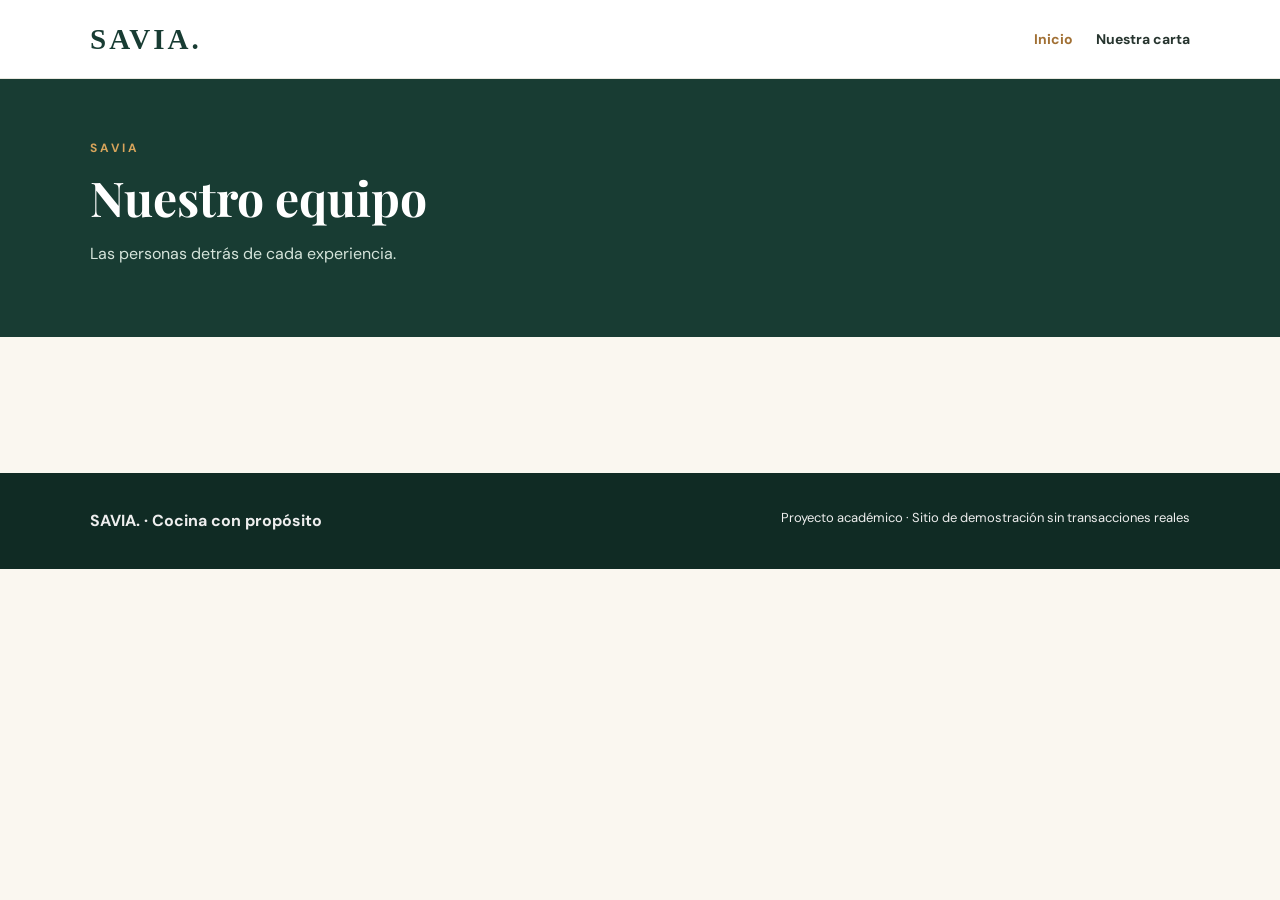
==== pages/equipo.html @ 29288bd4 "first commit" ====
<!doctype html>
<html lang="es">
  <head>
    <meta charset="utf-8" />
    <meta content="width=device-width, initial-scale=1.0" name="viewport" />
    <title>SAVIA | Nuestro equipo</title>
    <link href="../css/styles.css" rel="stylesheet" />
  </head>
  <body>
    <header class="site-header">
      <div class="container nav-inner">
        <a class="logo" href="index.html"> SAVIA. </a>
        <nav aria-label="Navegaci&oacute;n principal" class="nav-links">
          <a aria-current="page" href="../index.html"> Inicio </a>
          <a class="nav-contact" href="/pages/menu.html"> Nuestra carta </a>
        </nav>
      </div>
    </header>

    <section class="page-hero">
      <div class="container">
        <span class="eyebrow"> SAVIA </span>
        <h1>Nuestro equipo</h1>
        <p>Las personas detr&aacute;s de cada experiencia.</p>
      </div>
    </section>
    <main class="section container">
      <!-- Espacio de trabajo: esta página está pendiente de implementación. -->
    </main>
    <footer class="site-footer">
      <div class="container footer-inner">
        <strong> SAVIA. &middot; Cocina con prop&oacute;sito </strong>
        <p>
          Proyecto acad&eacute;mico &middot; Sitio de demostraci&oacute;n sin
          transacciones reales
        </p>
      </div>
    </footer>
  </body>
</html>
---- css/styles.css ----
@import url("https://fonts.googleapis.com/css2?family=DM+Sans:wght@400;500;600;700&family=Playfair+Display:wght@600;700&display=swap");
:root {
  --forest: #183c33;
  --cream: #faf7f0;
  --gold: #d7a45b;
  --ink: #27352f;
  --mute: #5f6963;
}
* {
  box-sizing: border-box;
}
body {
  margin: 0;
  background: var(--cream);
  color: var(--ink);
  font-family: "DM Sans", Arial, sans-serif;
  line-height: 1.6;
}
h1,
h2,
h3 {
  font-family: "Playfair Display", Georgia, serif;
  line-height: 1.15;
}
a {
  color: inherit;
  text-decoration: none;
}
img {
  display: block;
  max-width: 100%;
}
.container {
  width: min(1100px, calc(100% - 40px));
  margin-inline: auto;
}
.site-header {
  background: #fff;
  border-bottom: 1px solid #e8e7df;
}
.nav-inner {
  display: flex;
  align-items: center;
  justify-content: space-between;
  gap: 24px;
  min-height: 78px;
}
.logo {
  font-family: Georgia, serif;
  font-size: 29px;
  font-weight: bold;
  letter-spacing: 3px;
  color: var(--forest);
}
.nav-links {
  display: flex;
  align-items: center;
  gap: 23px;
  flex-wrap: wrap;
}
.nav-links a {
  font-size: 14px;
  font-weight: 700;
}
.nav-links a:hover,
.nav-links a[aria-current="page"] {
  color: #a17034;
}
.hero {
  background: var(--forest);
  color: white;
}
.hero-grid {
  display: grid;
  grid-template-columns: 1.1fr 0.9fr;
  gap: 40px;
  align-items: center;
  min-height: 440px;
  padding-block: 55px;
}
.hero h1 {
  font-size: clamp(36px, 5vw, 65px);
  margin: 10px 0 20px;
}
.hero p {
  max-width: 540px;
  color: #dce6df;
}
.hero img {
  width: 100%;
  border-radius: 18px;
  box-shadow: 0 18px 45px #071f183d;
}
.eyebrow {
  text-transform: uppercase;
  letter-spacing: 3px;
  font-size: 12px;
  font-weight: 700;
  color: var(--gold);
}
.btn {
  display: inline-block;
  background: var(--gold);
  color: #21372d;
  padding: 12px 25px;
  border-radius: 4px;
  font-weight: 700;
  margin-top: 10px;
}
.btn:hover {
  filter: brightness(0.93);
}
.section {
  padding-block: 68px;
}
.section h2 {
  font-size: 36px;
  margin: 0 0 15px;
}
.muted {
  color: var(--mute);
}
.feature-layout {
  display: flex;
  flex-direction: column;
  gap: 24px;
  margin-top: 30px;
}
.tile {
  background: white;
  border-radius: 14px;
  overflow: hidden;
  box-shadow: 0 5px 25px #173b2d13;
  flex: 1;
}
.tile img {
  height: 190px;
  width: 100%;
  object-fit: cover;
}
.tile-copy {
  padding: 23px;
}
.tile h3 {
  font-size: 24px;
  margin: 0 0 10px;
}
.tile p {
  margin: 0;
}
.statement {
  background: #ecf1e9;
  padding: 26px;
  border-left: 5px solid var(--gold);
  border-radius: 5px;
  margin-top: 38px;
}
.statement p {
  margin: 0;
}
.statement-title {
  font-size: 19px;
  font-weight: 700;
  color: var(--forest);
}
.section-heading {
  max-width: 690px;
}
.site-footer {
  background: #102b24;
  color: #eee;
  padding: 35px 0;
}
.footer-inner {
  display: flex;
  justify-content: space-between;
  gap: 20px;
  flex-wrap: wrap;
}
.footer-inner p {
  margin: 0;
  font-size: 13px;
}
.page-hero {
  background: var(--forest);
  color: white;
  padding: 55px 0;
}
.page-hero h1 {
  font-size: 48px;
  margin: 10px 0;
}
.page-hero p {
  max-width: 650px;
  color: #d5e4db;
}
.page-grid {
  display: grid;
  grid-template-columns: repeat(3, minmax(0, 1fr));
  gap: 24px;
  margin-top: 28px;
}
.page-grid .tile img {
  height: 185px;
}
.cta {
  padding: 22px;
  margin-top: 30px;
  background: #edf1ea;
  border-radius: 10px;
  font-weight: 600;
}
@media (max-width: 760px) {
  .nav-inner {
    align-items: flex-start;
    flex-direction: column;
    padding-block: 18px;
  }
  .nav-links {
    gap: 12px;
  }
  .hero-grid {
    grid-template-columns: 1fr;
  }
  .feature-layout {
    display: flex;
    flex-direction: column;
  }
  .page-grid {
    display: grid;
    grid-template-columns: 1fr;
  }
  .hero h1 {
    font-size: 39px;
  }
  .page-hero h1 {
    font-size: 37px;
  }
}
.card-highlight {
  border: 2px solid #d7a45b;
}

#hero-action {
  background: #bd4d58;
}
@media (max-width: 760px) {
  .nav-inner {
    flex-direction: row;
  }
  .nav-links {
    flex-wrap: nowrap;
  }
}
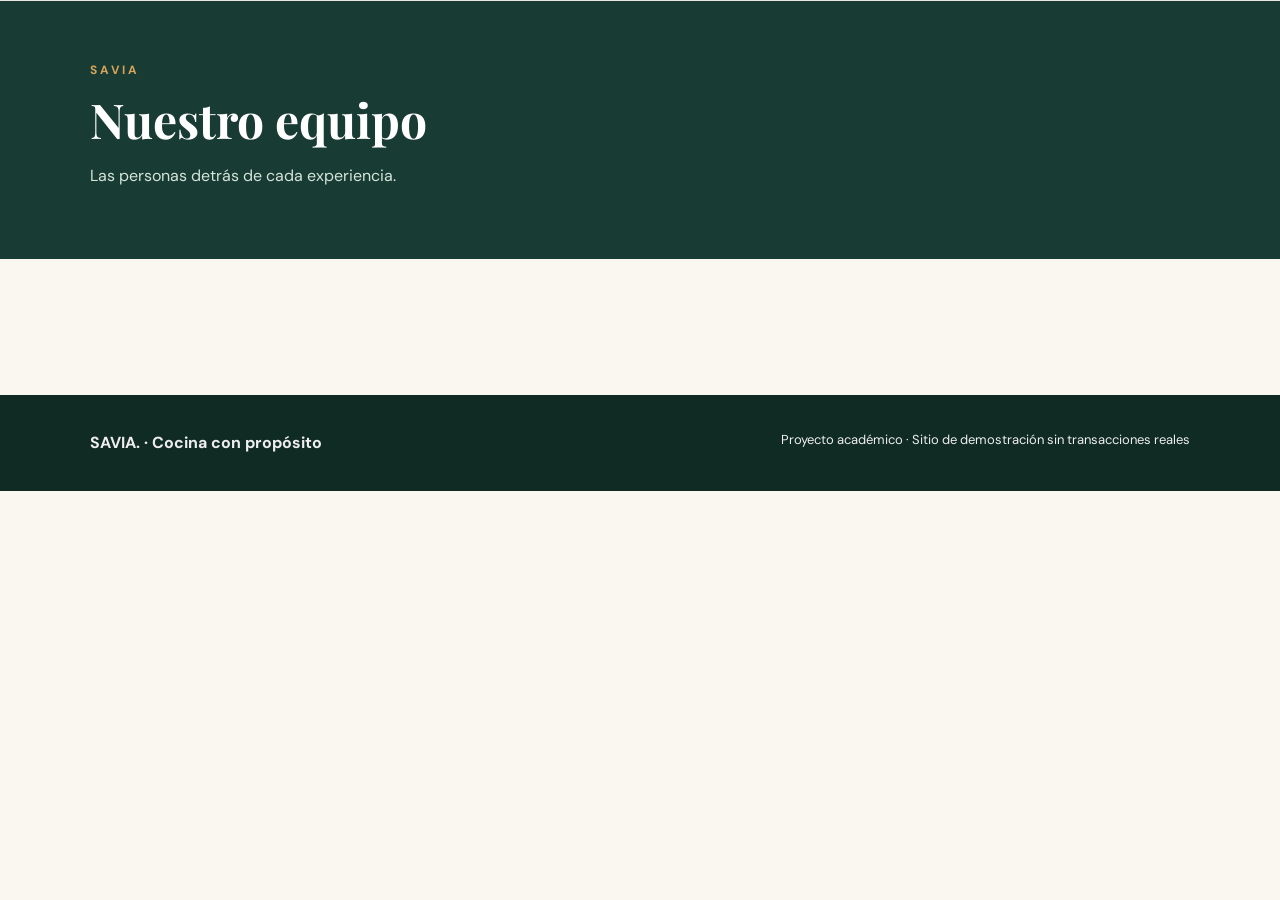
==== commit ebf900a1: "first commit" ====
--- a/pages/equipo.html
+++ b/pages/equipo.html
@@ -8,13 +8,7 @@
   </head>
   <body>
     <header class="site-header">
-      <div class="container nav-inner">
-        <a class="logo" href="index.html"> SAVIA. </a>
-        <nav aria-label="Navegaci&oacute;n principal" class="nav-links">
-          <a aria-current="page" href="../index.html"> Inicio </a>
-          <a class="nav-contact" href="/pages/menu.html"> Nuestra carta </a>
-        </nav>
-      </div>
+      <!-- Espacio de trabajo: está pendiente de implementación. -->
     </header>
 
     <section class="page-hero">
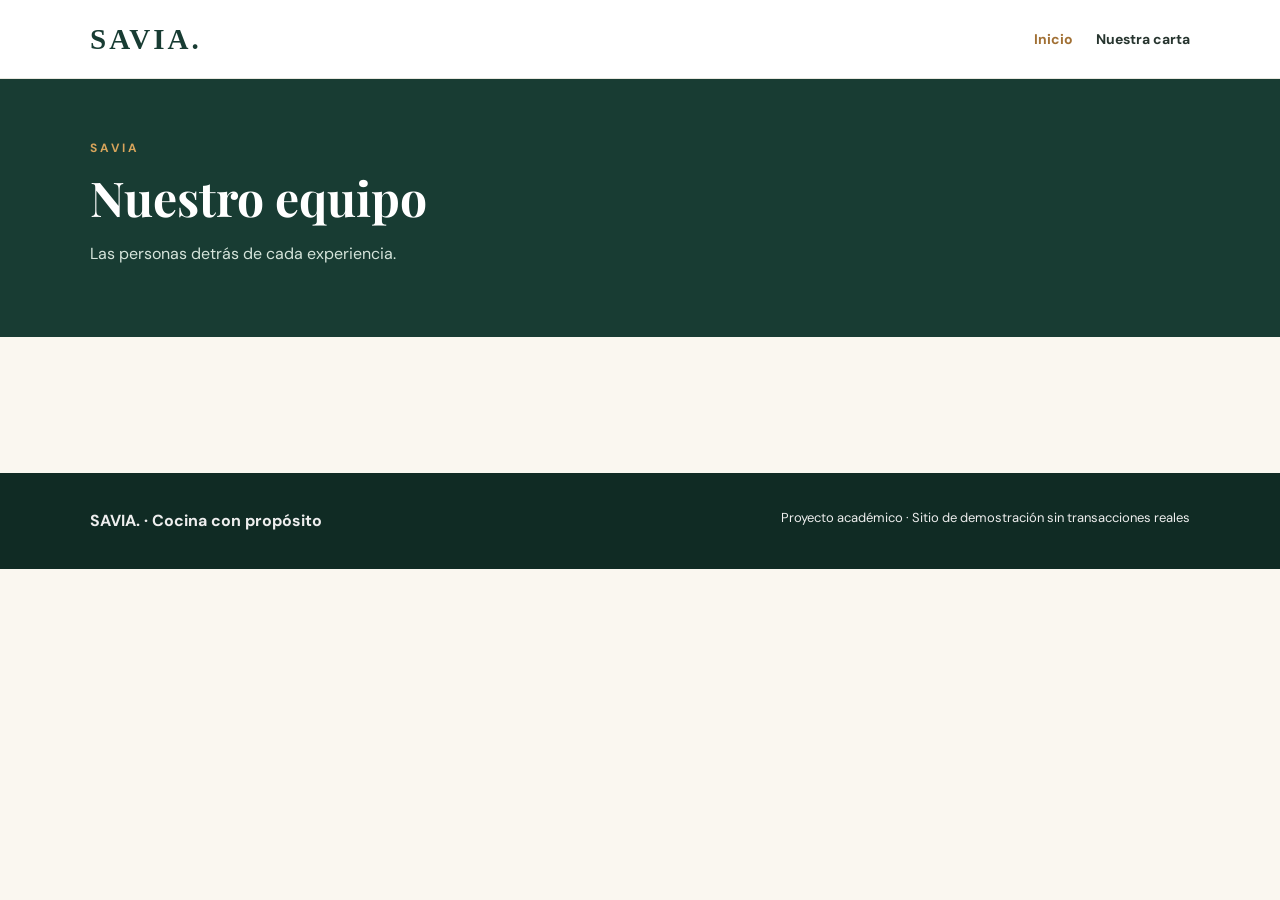
==== commit 934583c2: "fix: solucion incidentes B Y C" ====
--- a/pages/equipo.html
+++ b/pages/equipo.html
@@ -7,10 +7,15 @@
     <link href="../css/styles.css" rel="stylesheet" />
   </head>
   <body>
-    <header class="site-header">
-      <!-- Espacio de trabajo: está pendiente de implementación. -->
+   <header class="site-header">
+      <div class="container nav-inner">
+        <a class="logo" href="index.html"> SAVIA. </a>
+        <nav aria-label="Navegaci&oacute;n principal" class="nav-links">
+          <a aria-current="page" href="../index.html"> Inicio </a>
+          <a class="nav-contact" href="pages/menu.html"> Nuestra carta </a>
+        </nav>
+      </div>
     </header>
-
     <section class="page-hero">
       <div class="container">
         <span class="eyebrow"> SAVIA </span>
--- a/css/styles.css
+++ b/css/styles.css
@@ -42,6 +42,7 @@
   display: flex;
   align-items: center;
   justify-content: space-between;
+  flex-wrap: wrap;
   gap: 24px;
   min-height: 78px;
 }
@@ -122,7 +123,6 @@
 }
 .feature-layout {
   display: flex;
-  flex-direction: column;
   gap: 24px;
   margin-top: 30px;
 }
@@ -212,7 +212,6 @@
 }
 @media (max-width: 760px) {
   .nav-inner {
-    align-items: flex-start;
     flex-direction: column;
     padding-block: 18px;
   }
@@ -242,7 +241,7 @@
 }
 
 #hero-action {
-  background: #bd4d58;
+  background: var(--gold);
 }
 @media (max-width: 760px) {
   .nav-inner {
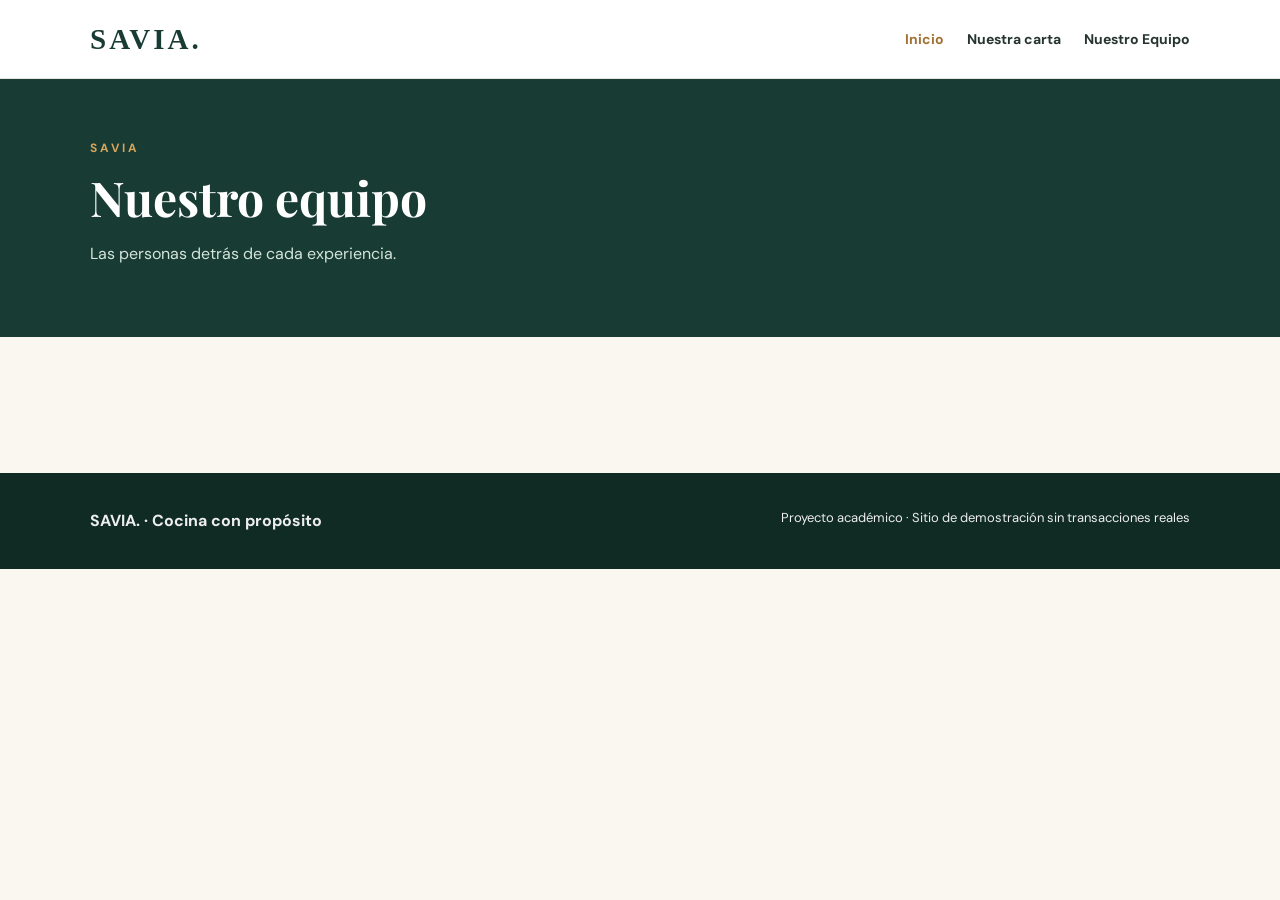
==== commit 9276dca2: "feat: Se actualiza el navbar de paginas" ====
--- a/pages/equipo.html
+++ b/pages/equipo.html
@@ -13,6 +13,7 @@
         <nav aria-label="Navegaci&oacute;n principal" class="nav-links">
           <a aria-current="page" href="../index.html"> Inicio </a>
           <a class="nav-contact" href="pages/menu.html"> Nuestra carta </a>
+          <a href="./equipo.html">Nuestro Equipo</a>
         </nav>
       </div>
     </header>
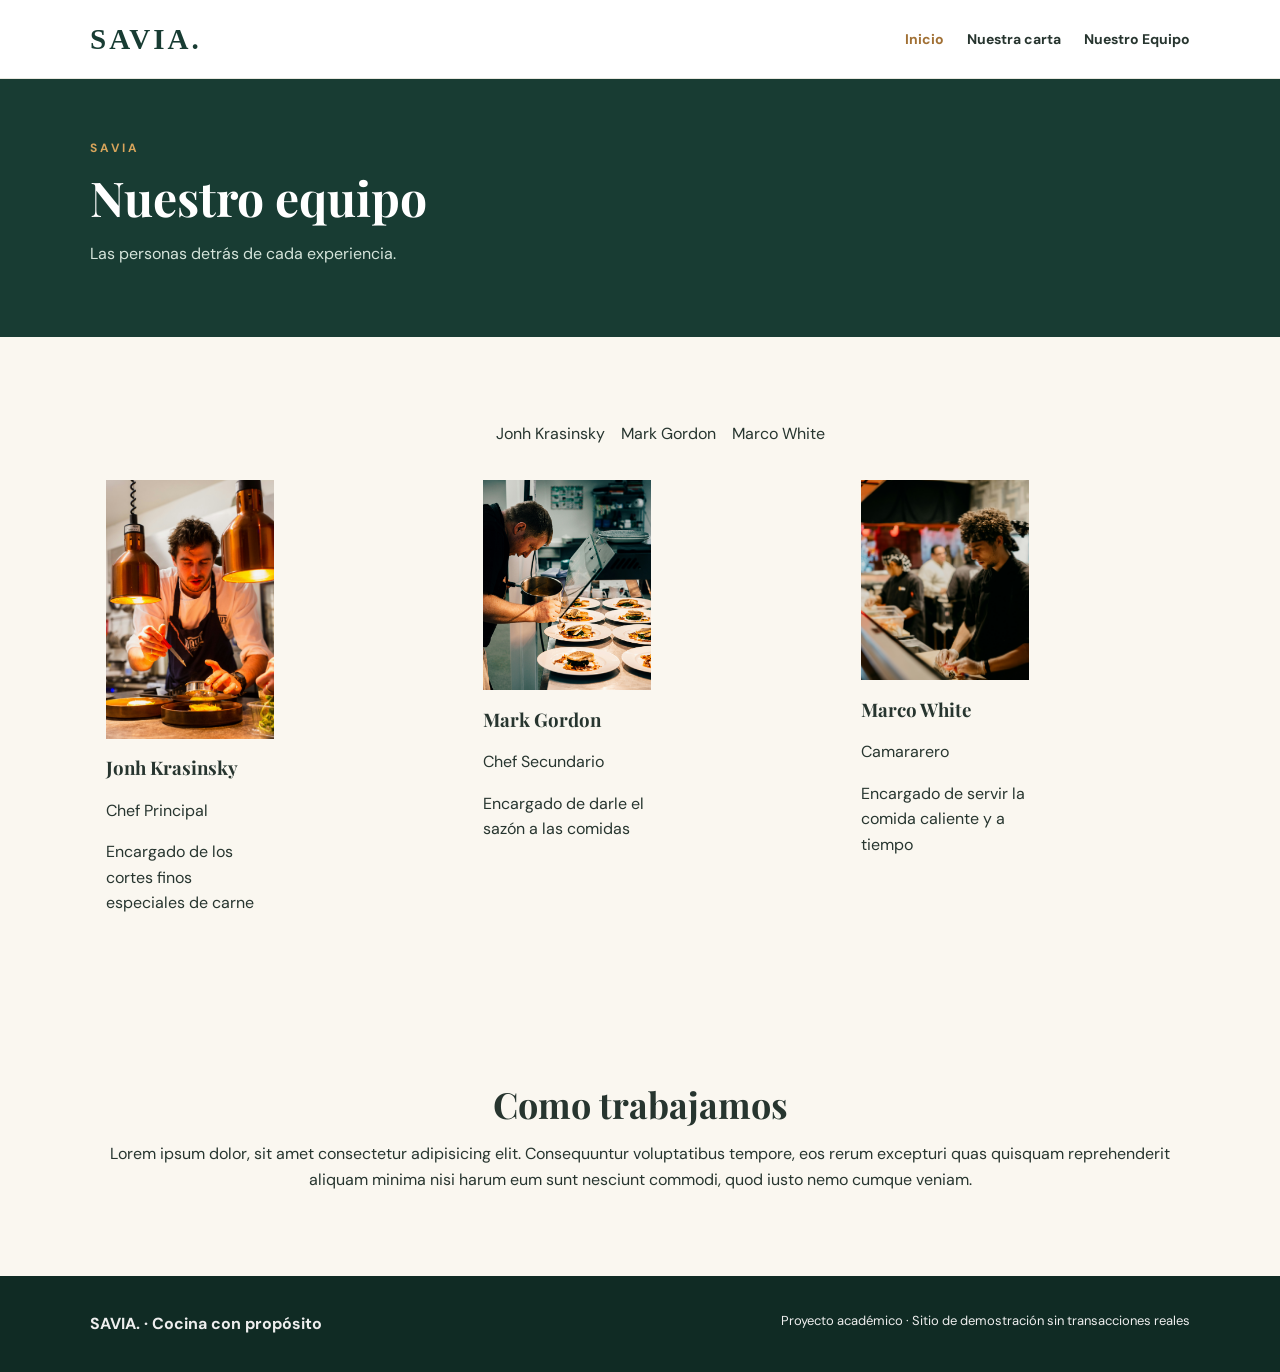
==== commit 6fb7c50c: "feat: pagina equipo" ====
--- a/pages/equipo.html
+++ b/pages/equipo.html
@@ -4,7 +4,7 @@
     <meta charset="utf-8" />
     <meta content="width=device-width, initial-scale=1.0" name="viewport" />
     <title>SAVIA | Nuestro equipo</title>
-    <link href="../css/styles.css" rel="stylesheet" />
+    <link href="../css/equipo.css" rel="stylesheet" />
   </head>
   <body>
    <header class="site-header">
@@ -12,7 +12,7 @@
         <a class="logo" href="index.html"> SAVIA. </a>
         <nav aria-label="Navegaci&oacute;n principal" class="nav-links">
           <a aria-current="page" href="../index.html"> Inicio </a>
-          <a class="nav-contact" href="pages/menu.html"> Nuestra carta </a>
+          <a class="nav-contact" href="./menu.html"> Nuestra carta </a>
           <a href="./equipo.html">Nuestro Equipo</a>
         </nav>
       </div>
@@ -25,8 +25,54 @@
       </div>
     </section>
     <main class="section container">
-      <!-- Espacio de trabajo: esta página está pendiente de implementación. -->
+
+     <nav class="nav-equipo">
+        <ul class="lista-equipo">
+          <li><a href="#Jonh Krasinsky">Jonh Krasinsky</a></li>
+          <li><a href="#Mark Gordon">Mark Gordon</a></li>
+          <li><a href="#Marco White">Marco White</a></li>
+        </ul>
+     </nav>
+
+      <section class="grid-equipo">
+
+        <article class="card" id="Jonh Krasinsky">
+        <img class="equipo-img"  src="/images/chef1.jpg" alt="Chef principal de nuestro equipo">
+        <div class="card-body">
+          <h3>Jonh Krasinsky</h3>
+          <span>Chef Principal</span>
+          <p>Encargado de los cortes finos especiales de carne</p>
+        </div>
+      </article>
+
+
+      <article class="card" id="Mark Gordon">
+        <img class="equipo-img" src="/images/chef2.jpg" alt="Chef secundario de nuestro equipo">
+        <div class="card-body">
+          <h3>Mark Gordon</h3>
+          <span>Chef Secundario</span>
+          <p>Encargado de darle el sazón a las comidas</p>
+        </div>
+      </article>
+
+
+      <article class="card" id="Marco White">
+        <img class="card-img"  src="/images/camarero.jpg" alt="Camararero de nuestro equipo">
+        <div class="card-body">
+          <h3>Marco White</h3>
+          <span>Camararero</span>
+          <p>Encargado de servir la comida caliente y a tiempo</p>
+        </div>
+      </article>
+
+      </section>
+      
     </main>
+
+
+      <section class="section container about">
+        <h2>Como trabajamos</h2>
+        <p>Lorem ipsum dolor, sit amet consectetur adipisicing elit. Consequuntur voluptatibus tempore, eos rerum excepturi quas quisquam reprehenderit aliquam minima nisi harum eum sunt nesciunt commodi, quod iusto nemo cumque veniam.</p></section>
     <footer class="site-footer">
       <div class="container footer-inner">
         <strong> SAVIA. &middot; Cocina con prop&oacute;sito </strong>
--- a/css/equipo.css
+++ b/css/equipo.css
@@ -0,0 +1,325 @@
+@import url("https://fonts.googleapis.com/css2?family=DM+Sans:wght@400;500;600;700&family=Playfair+Display:wght@600;700&display=swap");
+:root {
+  --forest: #183c33;
+  --cream: #faf7f0;
+  --gold: #d7a45b;
+  --ink: #27352f;
+  --mute: #5f6963;
+}
+* {
+  box-sizing: border-box;
+}
+body {
+  margin: 0;
+  background: var(--cream);
+  color: var(--ink);
+  font-family: "DM Sans", Arial, sans-serif;
+  line-height: 1.6;
+}
+h1,
+h2,
+h3 {
+  font-family: "Playfair Display", Georgia, serif;
+  line-height: 1.15;
+}
+a {
+  color: inherit;
+  text-decoration: none;
+}
+img {
+  display: block;
+  max-width: 100%;
+}
+.container {
+  width: min(1100px, calc(100% - 40px));
+  margin-inline: auto;
+}
+.site-header {
+  background: #fff;
+  border-bottom: 1px solid #e8e7df;
+}
+.nav-inner {
+  display: flex;
+  align-items: center;
+  justify-content: space-between;
+  flex-wrap: wrap;
+  gap: 24px;
+  min-height: 78px;
+}
+.logo {
+  font-family: Georgia, serif;
+  font-size: 29px;
+  font-weight: bold;
+  letter-spacing: 3px;
+  color: var(--forest);
+}
+.nav-links {
+  display: flex;
+  align-items: center;
+  gap: 23px;
+  flex-wrap: wrap;
+}
+.nav-links a {
+  font-size: 14px;
+  font-weight: 700;
+}
+.nav-links a:hover,
+.nav-links a[aria-current="page"] {
+  color: #a17034;
+}
+.hero {
+  background: var(--forest);
+  color: white;
+}
+.hero-grid {
+  display: grid;
+  grid-template-columns: 1.1fr 0.9fr;
+  gap: 40px;
+  align-items: center;
+  min-height: 440px;
+  padding-block: 55px;
+}
+.hero h1 {
+  font-size: clamp(36px, 5vw, 65px);
+  margin: 10px 0 20px;
+}
+.hero p {
+  max-width: 540px;
+  color: #dce6df;
+}
+.hero img {
+  width: 100%;
+  border-radius: 18px;
+  box-shadow: 0 18px 45px #071f183d;
+}
+.eyebrow {
+  text-transform: uppercase;
+  letter-spacing: 3px;
+  font-size: 12px;
+  font-weight: 700;
+  color: var(--gold);
+}
+.btn {
+  display: inline-block;
+  background: var(--gold);
+  color: #21372d;
+  padding: 12px 25px;
+  border-radius: 4px;
+  font-weight: 700;
+  margin-top: 10px;
+}
+.btn:hover {
+  filter: brightness(0.93);
+}
+.section {
+  padding-block: 68px;
+}
+.section h2 {
+  font-size: 36px;
+  margin: 0 0 15px;
+}
+.muted {
+  color: var(--mute);
+}
+.feature-layout {
+  display: flex;
+  gap: 24px;
+  margin-top: 30px;
+}
+.tile {
+  background: white;
+  border-radius: 14px;
+  overflow: hidden;
+  box-shadow: 0 5px 25px #173b2d13;
+  flex: 1;
+}
+.tile img {
+  height: 190px;
+  width: 100%;
+  object-fit: cover;
+}
+.tile-copy {
+  padding: 23px;
+}
+.tile h3 {
+  font-size: 24px;
+  margin: 0 0 10px;
+}
+.tile p {
+  margin: 0;
+}
+.statement {
+  background: #ecf1e9;
+  padding: 26px;
+  border-left: 5px solid var(--gold);
+  border-radius: 5px;
+  margin-top: 38px;
+}
+.statement p {
+  margin: 0;
+}
+.statement-title {
+  font-size: 19px;
+  font-weight: 700;
+  color: var(--forest);
+}
+.section-heading {
+  max-width: 690px;
+}
+.site-footer {
+  background: #102b24;
+  color: #eee;
+  padding: 35px 0;
+}
+.footer-inner {
+  display: flex;
+  justify-content: space-between;
+  gap: 20px;
+  flex-wrap: wrap;
+}
+.footer-inner p {
+  margin: 0;
+  font-size: 13px;
+}
+.page-hero {
+  background: var(--forest);
+  color: white;
+  padding: 55px 0;
+}
+.page-hero h1 {
+  font-size: 48px;
+  margin: 10px 0;
+}
+.page-hero p {
+  max-width: 650px;
+  color: #d5e4db;
+}
+.page-grid {
+  display: grid;
+  grid-template-columns: repeat(3, minmax(0, 1fr));
+  gap: 24px;
+  margin-top: 28px;
+}
+.page-grid .tile img {
+  height: 185px;
+}
+.cta {
+  padding: 22px;
+  margin-top: 30px;
+  background: #edf1ea;
+  border-radius: 10px;
+  font-weight: 600;
+}
+
+
+.lista-equipo{
+    list-style: none;
+    display: flex;
+    justify-content: center;
+    align-items: center;
+    gap: 1rem;
+
+}
+
+.lista-equipo li{
+    border-bottom: 1px solid transparent;
+    transition: border ease-in 0.5s;
+}
+
+.lista-equipo li:hover{
+    border-bottom: var(--forest);
+}
+.grid-equipo{
+    display: grid;
+    grid-template-columns: repeat(auto-fit, minmax(200px, 1fr));
+    gap: 2rem;
+}
+
+.card-img{
+    width: 200px;
+    height: 200px;
+    object-fit: cover;
+    display: block;
+
+}
+
+
+.card{
+    border-radius: 6px;
+    padding: 1rem;
+    border: black;
+    width: 200px;
+
+}
+
+
+.about{
+    text-align: center;
+}
+
+
+
+
+
+
+
+
+
+
+
+
+
+
+
+
+
+
+
+
+
+
+
+
+
+
+@media (max-width: 760px) {
+  .nav-inner {
+    flex-direction: column;
+    padding-block: 18px;
+  }
+  .nav-links {
+    gap: 12px;
+  }
+  .hero-grid {
+    grid-template-columns: 1fr;
+  }
+  .feature-layout {
+    display: flex;
+    flex-direction: column;
+  }
+  .page-grid {
+    display: grid;
+    grid-template-columns: 1fr;
+  }
+  .hero h1 {
+    font-size: 39px;
+  }
+  .page-hero h1 {
+    font-size: 37px;
+  }
+}
+.card-highlight {
+  border: 2px solid #d7a45b;
+}
+
+#hero-action {
+  background: var(--gold);
+}
+@media (max-width: 760px) {
+  .nav-inner {
+    flex-direction: row;
+  }
+  .nav-links {
+    flex-wrap: nowrap;
+  }
+}
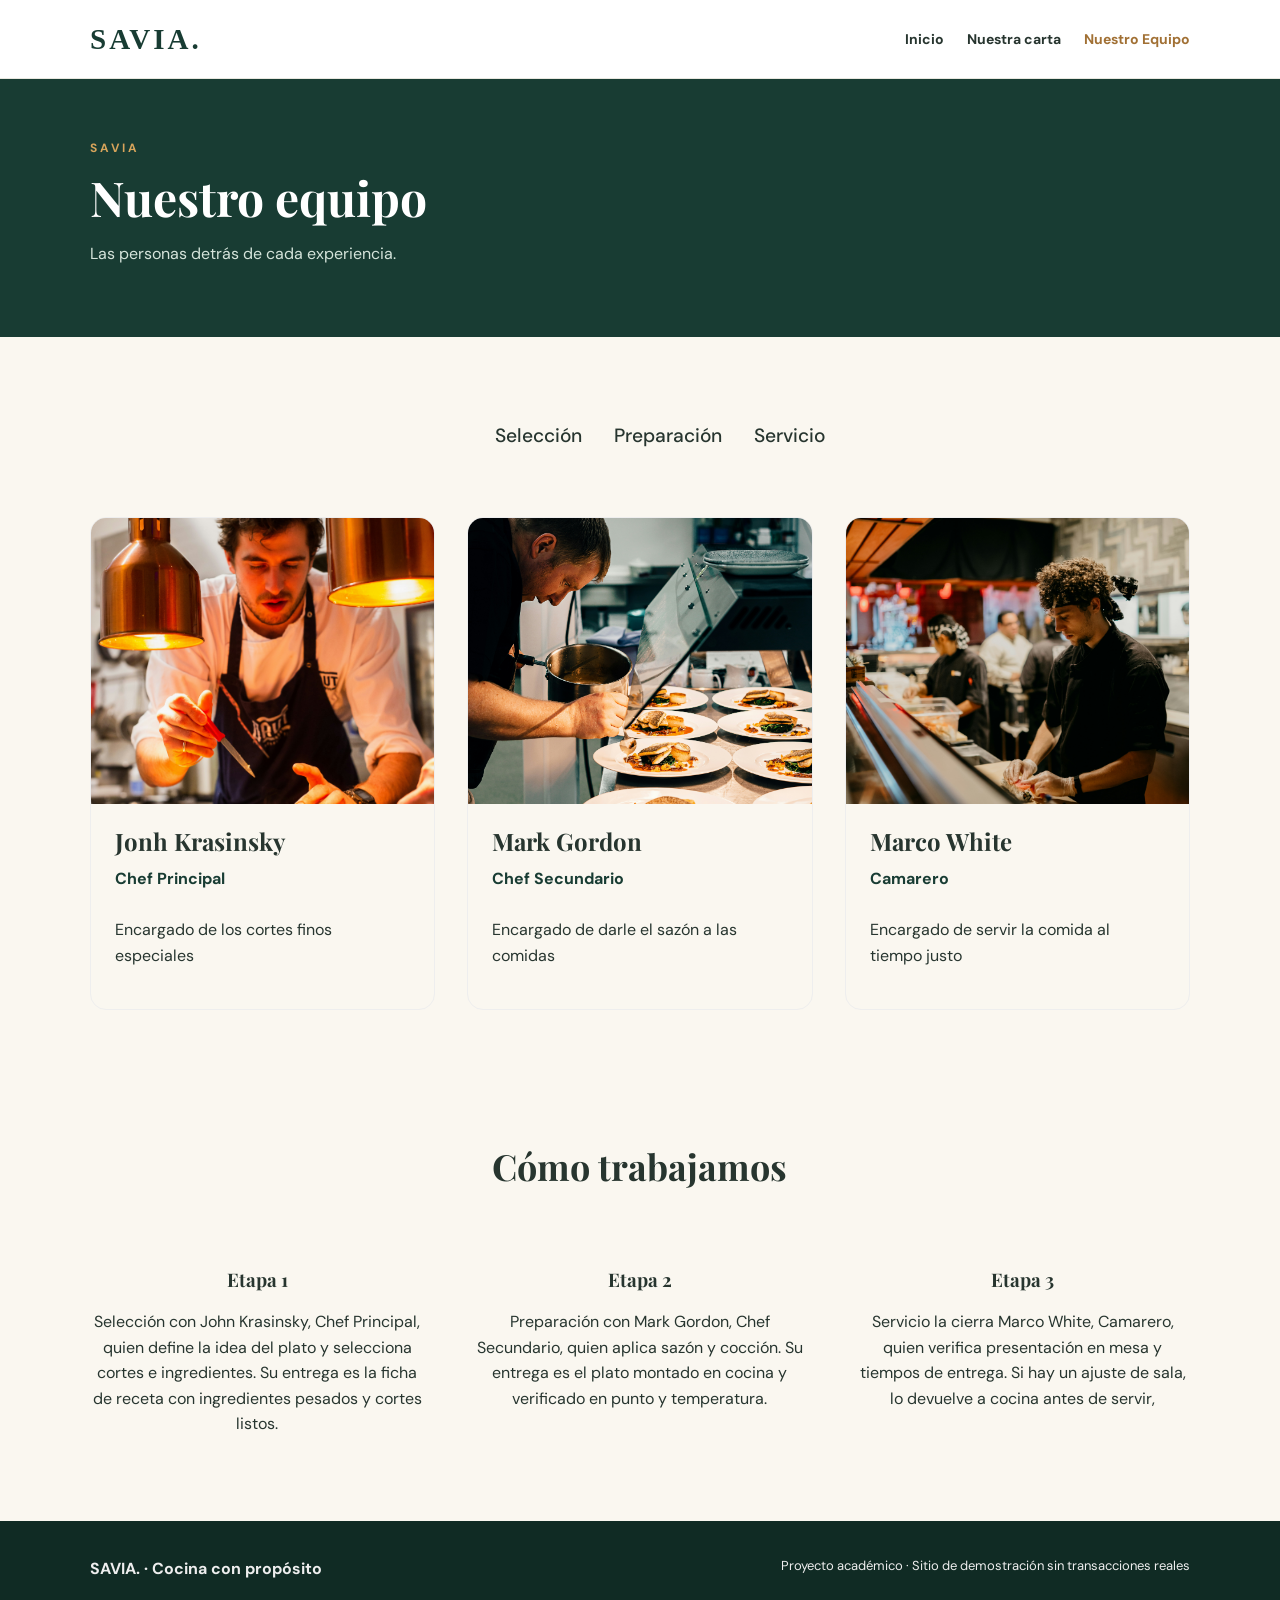
==== commit b1d94e82: "feat: Página-Equipo-html-css" ====
--- a/pages/equipo.html
+++ b/pages/equipo.html
@@ -1,86 +1,114 @@
 <!doctype html>
 <html lang="es">
-  <head>
-    <meta charset="utf-8" />
-    <meta content="width=device-width, initial-scale=1.0" name="viewport" />
-    <title>SAVIA | Nuestro equipo</title>
-    <link href="../css/equipo.css" rel="stylesheet" />
-  </head>
-  <body>
-   <header class="site-header">
-      <div class="container nav-inner">
-        <a class="logo" href="index.html"> SAVIA. </a>
-        <nav aria-label="Navegaci&oacute;n principal" class="nav-links">
-          <a aria-current="page" href="../index.html"> Inicio </a>
-          <a class="nav-contact" href="./menu.html"> Nuestra carta </a>
-          <a href="./equipo.html">Nuestro Equipo</a>
-        </nav>
-      </div>
-    </header>
-    <section class="page-hero">
-      <div class="container">
-        <span class="eyebrow"> SAVIA </span>
-        <h1>Nuestro equipo</h1>
-        <p>Las personas detr&aacute;s de cada experiencia.</p>
-      </div>
-    </section>
-    <main class="section container">
 
-     <nav class="nav-equipo">
-        <ul class="lista-equipo">
-          <li><a href="#Jonh Krasinsky">Jonh Krasinsky</a></li>
-          <li><a href="#Mark Gordon">Mark Gordon</a></li>
-          <li><a href="#Marco White">Marco White</a></li>
-        </ul>
-     </nav>
+<head>
+  <meta charset="utf-8" />
+  <meta content="width=device-width, initial-scale=1.0" name="viewport" />
+  <title>SAVIA | Nuestro equipo</title>
+  <link href="../css/equipo.css" rel="stylesheet" />
+</head>
 
-      <section class="grid-equipo">
+<body>
+  <header class="site-header">
+    <div class="container nav-inner">
+      <a class="logo" href="../index.html"> SAVIA. </a>
+      <nav aria-label="Navegaci&oacute;n principal" class="nav-links">
+        <a href="../index.html"> Inicio </a>
+        <a class="nav-contact" href="./menu.html"> Nuestra carta </a>
+        <a aria-current="page" href="./equipo.html">Nuestro Equipo</a>
+      </nav>
+    </div>
+  </header>
+  <section class="page-hero">
+    <div class="container">
+      <span class="eyebrow"> SAVIA </span>
+      <h1>Nuestro equipo</h1>
+      <p>Las personas detr&aacute;s de cada experiencia.</p>
+    </div>
+  </section>
+  <main class="section container">
 
-        <article class="card" id="Jonh Krasinsky">
-        <img class="equipo-img"  src="/images/chef1.jpg" alt="Chef principal de nuestro equipo">
+    <nav class="team-navbar" aria-label="Navegación del equipo">
+      <ul class="team-list">
+        <li class="team-list_link"><a href="#jonh-krasinsky">Selección</a></li>
+        <li class="team-list_link"><a href="#mark-gordon">Preparación</a></li>
+        <li class="team-list_link"><a href="#marco-white">Servicio</a></li>
+      </ul>
+    </nav>
+
+    <section class="team-grid">
+
+      <article class="card" id="jonh-krasinsky">
+        <img class="card-img" src="../images/chef1.jpg" alt="Chef principal de nuestro equipo">
         <div class="card-body">
           <h3>Jonh Krasinsky</h3>
-          <span>Chef Principal</span>
-          <p>Encargado de los cortes finos especiales de carne</p>
+          <span class="card-rol">Chef Principal</span>
+          <p>Encargado de los cortes finos especiales</p>
         </div>
       </article>
 
 
-      <article class="card" id="Mark Gordon">
-        <img class="equipo-img" src="/images/chef2.jpg" alt="Chef secundario de nuestro equipo">
+      <article class="card" id="mark-gordon">
+        <img class="card-img" src="../images/chef2.jpg" alt="Chef secundario de nuestro equipo">
         <div class="card-body">
           <h3>Mark Gordon</h3>
-          <span>Chef Secundario</span>
+
+          <span class="card-rol">Chef Secundario</span>
           <p>Encargado de darle el sazón a las comidas</p>
         </div>
       </article>
 
 
-      <article class="card" id="Marco White">
-        <img class="card-img"  src="/images/camarero.jpg" alt="Camararero de nuestro equipo">
+      <article class="card" id="marco-white">
+        <img class="card-img" src="../images/camarero.jpg" alt="Camararero de nuestro equipo">
         <div class="card-body">
           <h3>Marco White</h3>
-          <span>Camararero</span>
-          <p>Encargado de servir la comida caliente y a tiempo</p>
+          <span class="card-rol">Camarero</span>
+          <p>Encargado de servir la comida al tiempo justo</p>
+
         </div>
       </article>
 
-      </section>
-      
-    </main>
+    </section>
+
+  </main>
 
 
-      <section class="section container about">
-        <h2>Como trabajamos</h2>
-        <p>Lorem ipsum dolor, sit amet consectetur adipisicing elit. Consequuntur voluptatibus tempore, eos rerum excepturi quas quisquam reprehenderit aliquam minima nisi harum eum sunt nesciunt commodi, quod iusto nemo cumque veniam.</p></section>
-    <footer class="site-footer">
-      <div class="container footer-inner">
-        <strong> SAVIA. &middot; Cocina con prop&oacute;sito </strong>
-        <p>
-          Proyecto acad&eacute;mico &middot; Sitio de demostraci&oacute;n sin
-          transacciones reales
-        </p>
-      </div>
-    </footer>
-  </body>
+  <section class="section container about-grid">
+    <h2 class="about-title">Cómo trabajamos</h2>
+
+
+    <article>
+      <h3>Etapa 1</h3>
+      <p> Selección con John Krasinsky, Chef Principal, quien define la idea del plato y
+        selecciona cortes e
+        ingredientes. Su entrega es la ficha de receta con ingredientes pesados y cortes listos.
+      </p>
+    </article>
+
+    <article>
+      <h3>Etapa 2</h3>
+      <p> Preparación con Mark Gordon, Chef Secundario, quien aplica sazón y cocción. Su
+        entrega es el plato montado en cocina y verificado en punto y temperatura.</p>
+    </article>
+
+    <article>
+      <h3>Etapa 3</h3>
+      <p> Servicio la cierra Marco White, Camarero, quien verifica presentación en mesa y
+        tiempos de entrega. Si hay un ajuste de sala, lo devuelve a cocina antes de servir,</p>
+    </article>
+
+
+  </section>
+  <footer class="site-footer">
+    <div class="container footer-inner">
+      <strong> SAVIA. &middot; Cocina con prop&oacute;sito </strong>
+      <p>
+        Proyecto acad&eacute;mico &middot; Sitio de demostraci&oacute;n sin
+        transacciones reales
+      </p>
+    </div>
+  </footer>
+</body>
+
 </html>
--- a/css/equipo.css
+++ b/css/equipo.css
@@ -1,4 +1,5 @@
 @import url("https://fonts.googleapis.com/css2?family=DM+Sans:wght@400;500;600;700&family=Playfair+Display:wght@600;700&display=swap");
+
 :root {
   --forest: #183c33;
   --cream: #faf7f0;
@@ -6,9 +7,15 @@
   --ink: #27352f;
   --mute: #5f6963;
 }
+
 * {
   box-sizing: border-box;
 }
+
+html {
+  scroll-behavior: smooth;
+}
+
 body {
   margin: 0;
   background: var(--cream);
@@ -16,28 +23,34 @@
   font-family: "DM Sans", Arial, sans-serif;
   line-height: 1.6;
 }
+
 h1,
 h2,
 h3 {
   font-family: "Playfair Display", Georgia, serif;
   line-height: 1.15;
 }
+
 a {
   color: inherit;
   text-decoration: none;
 }
+
 img {
   display: block;
   max-width: 100%;
 }
+
 .container {
   width: min(1100px, calc(100% - 40px));
   margin-inline: auto;
 }
+
 .site-header {
   background: #fff;
   border-bottom: 1px solid #e8e7df;
 }
+
 .nav-inner {
   display: flex;
   align-items: center;
@@ -46,6 +59,7 @@
   gap: 24px;
   min-height: 78px;
 }
+
 .logo {
   font-family: Georgia, serif;
   font-size: 29px;
@@ -53,24 +67,29 @@
   letter-spacing: 3px;
   color: var(--forest);
 }
+
 .nav-links {
   display: flex;
   align-items: center;
   gap: 23px;
   flex-wrap: wrap;
 }
+
 .nav-links a {
   font-size: 14px;
   font-weight: 700;
 }
+
 .nav-links a:hover,
 .nav-links a[aria-current="page"] {
   color: #a17034;
 }
+
 .hero {
   background: var(--forest);
   color: white;
 }
+
 .hero-grid {
   display: grid;
   grid-template-columns: 1.1fr 0.9fr;
@@ -79,19 +98,23 @@
   min-height: 440px;
   padding-block: 55px;
 }
+
 .hero h1 {
   font-size: clamp(36px, 5vw, 65px);
   margin: 10px 0 20px;
 }
+
 .hero p {
   max-width: 540px;
   color: #dce6df;
 }
+
 .hero img {
   width: 100%;
   border-radius: 18px;
   box-shadow: 0 18px 45px #071f183d;
 }
+
 .eyebrow {
   text-transform: uppercase;
   letter-spacing: 3px;
@@ -99,6 +122,7 @@
   font-weight: 700;
   color: var(--gold);
 }
+
 .btn {
   display: inline-block;
   background: var(--gold);
@@ -108,24 +132,30 @@
   font-weight: 700;
   margin-top: 10px;
 }
+
 .btn:hover {
   filter: brightness(0.93);
 }
+
 .section {
   padding-block: 68px;
 }
+
 .section h2 {
   font-size: 36px;
   margin: 0 0 15px;
 }
+
 .muted {
   color: var(--mute);
 }
+
 .feature-layout {
   display: flex;
   gap: 24px;
   margin-top: 30px;
 }
+
 .tile {
   background: white;
   border-radius: 14px;
@@ -133,21 +163,26 @@
   box-shadow: 0 5px 25px #173b2d13;
   flex: 1;
 }
+
 .tile img {
   height: 190px;
   width: 100%;
   object-fit: cover;
 }
+
 .tile-copy {
   padding: 23px;
 }
+
 .tile h3 {
   font-size: 24px;
   margin: 0 0 10px;
 }
+
 .tile p {
   margin: 0;
 }
+
 .statement {
   background: #ecf1e9;
   padding: 26px;
@@ -155,54 +190,66 @@
   border-radius: 5px;
   margin-top: 38px;
 }
+
 .statement p {
   margin: 0;
 }
+
 .statement-title {
   font-size: 19px;
   font-weight: 700;
   color: var(--forest);
 }
+
 .section-heading {
   max-width: 690px;
 }
+
 .site-footer {
   background: #102b24;
   color: #eee;
   padding: 35px 0;
 }
+
 .footer-inner {
   display: flex;
   justify-content: space-between;
   gap: 20px;
   flex-wrap: wrap;
 }
+
 .footer-inner p {
   margin: 0;
   font-size: 13px;
 }
+
 .page-hero {
   background: var(--forest);
   color: white;
   padding: 55px 0;
 }
+
 .page-hero h1 {
   font-size: 48px;
   margin: 10px 0;
 }
+
 .page-hero p {
   max-width: 650px;
   color: #d5e4db;
 }
+
 .page-grid {
   display: grid;
   grid-template-columns: repeat(3, minmax(0, 1fr));
   gap: 24px;
   margin-top: 28px;
 }
+
 .page-grid .tile img {
   height: 185px;
 }
+
 .cta {
   padding: 22px;
   margin-top: 30px;
@@ -212,102 +259,153 @@
 }
 
 
-.lista-equipo{
-    list-style: none;
-    display: flex;
-    justify-content: center;
-    align-items: center;
-    gap: 1rem;
-
-}
-
-.lista-equipo li{
-    border-bottom: 1px solid transparent;
-    transition: border ease-in 0.5s;
-}
-
-.lista-equipo li:hover{
-    border-bottom: var(--forest);
-}
-.grid-equipo{
-    display: grid;
-    grid-template-columns: repeat(auto-fit, minmax(200px, 1fr));
-    gap: 2rem;
-}
-
-.card-img{
-    width: 200px;
-    height: 200px;
-    object-fit: cover;
-    display: block;
-
-}
-
-
-.card{
-    border-radius: 6px;
-    padding: 1rem;
-    border: black;
-    width: 200px;
-
-}
-
-
-.about{
-    text-align: center;
-}
-
-
-
-
-
-
-
-
-
-
-
-
-
-
-
-
-
-
-
-
-
-
-
-
-
+.team-list {
+  list-style: none;
+  display: flex;
+  justify-content: center;
+  align-items: center;
+  gap: 2rem;
+
+}
+
+body:has(#jonh-krasinsky:target) a[href="#jonh-krasinsky"],
+body:has(#mark-gordon:target) a[href="#mark-gordon"],
+body:has(#marco-white:target) a[href="#marco-white"] {
+
+  border-bottom: 1px solid var(--forest);
+}
+
+.team-list_link {
+  border-bottom: 1px solid transparent;
+  transition: border ease-in 0.5s;
+  font-size: 1.2rem;
+  font-weight: 500;
+  max-width: 10rem;
+}
+
+.team-list_link:hover {
+  border-color: var(--forest);
+}
+
+.team-grid {
+  display: grid;
+  grid-template-columns: repeat(auto-fit, minmax(215px, 1fr));
+  gap: 2rem;
+
+}
+
+.card {
+  border: 1px solid #eee;
+  border-radius: 1rem;
+  padding: 0;
+  margin-top: 3rem;
+  overflow: hidden;
+  display: flex;
+  flex-direction: column;
+  transition: transform ease-in 0.5s, box-shadow ease-in 0.5s;
+  scroll-margin-top: 90px;
+
+
+
+}
+
+
+
+.card:hover {
+  transform: translateY(-3px);
+  box-shadow: 0 8px 20px rgba(30, 41, 59, 0.50);
+}
+
+.card:target {
+  box-shadow: 0 8px 20px rgba(30, 41, 59, .25);
+}
+
+.card-img {
+  width: 100%;
+  aspect-ratio: 12 / 10;
+  object-fit: cover;
+  display: block;
+}
+
+.card-body {
+  padding: 1.5rem;
+  gap: 10px;
+  display: flex;
+  flex-direction: column;
+  text-align: left;
+}
+
+.card-body h3 {
+  margin: 0;
+  font-size: 24px;
+}
+
+.card-rol {
+  align-self: flex-start;
+  color: var(--forest);
+  font-weight: bold;
+}
+
+
+.about-grid {
+  display: grid;
+  grid-template-columns: repeat(auto-fit, minmax(300px, 1fr));
+  gap: 3rem;
+  justify-items: center;
+  text-align: center
+}
+
+.about-title {
+
+  text-align: center;
+  grid-column: 1 / -1;
+}
+
+
+@media(width <=600px) {
+  .team-grid {
+    grid-template-columns: repeat(1, 1fr);
+  }
+
+  .team-list {
+    flex-direction: column;
+  }
+
+}
 
 @media (max-width: 760px) {
   .nav-inner {
     flex-direction: column;
     padding-block: 18px;
   }
+
   .nav-links {
     gap: 12px;
   }
+
   .hero-grid {
     grid-template-columns: 1fr;
   }
+
   .feature-layout {
     display: flex;
     flex-direction: column;
   }
+
   .page-grid {
     display: grid;
     grid-template-columns: 1fr;
   }
+
   .hero h1 {
     font-size: 39px;
   }
+
   .page-hero h1 {
     font-size: 37px;
   }
 }
+
 .card-highlight {
   border: 2px solid #d7a45b;
 }
@@ -315,10 +413,12 @@
 #hero-action {
   background: var(--gold);
 }
+
 @media (max-width: 760px) {
   .nav-inner {
     flex-direction: row;
   }
+
   .nav-links {
     flex-wrap: nowrap;
   }
